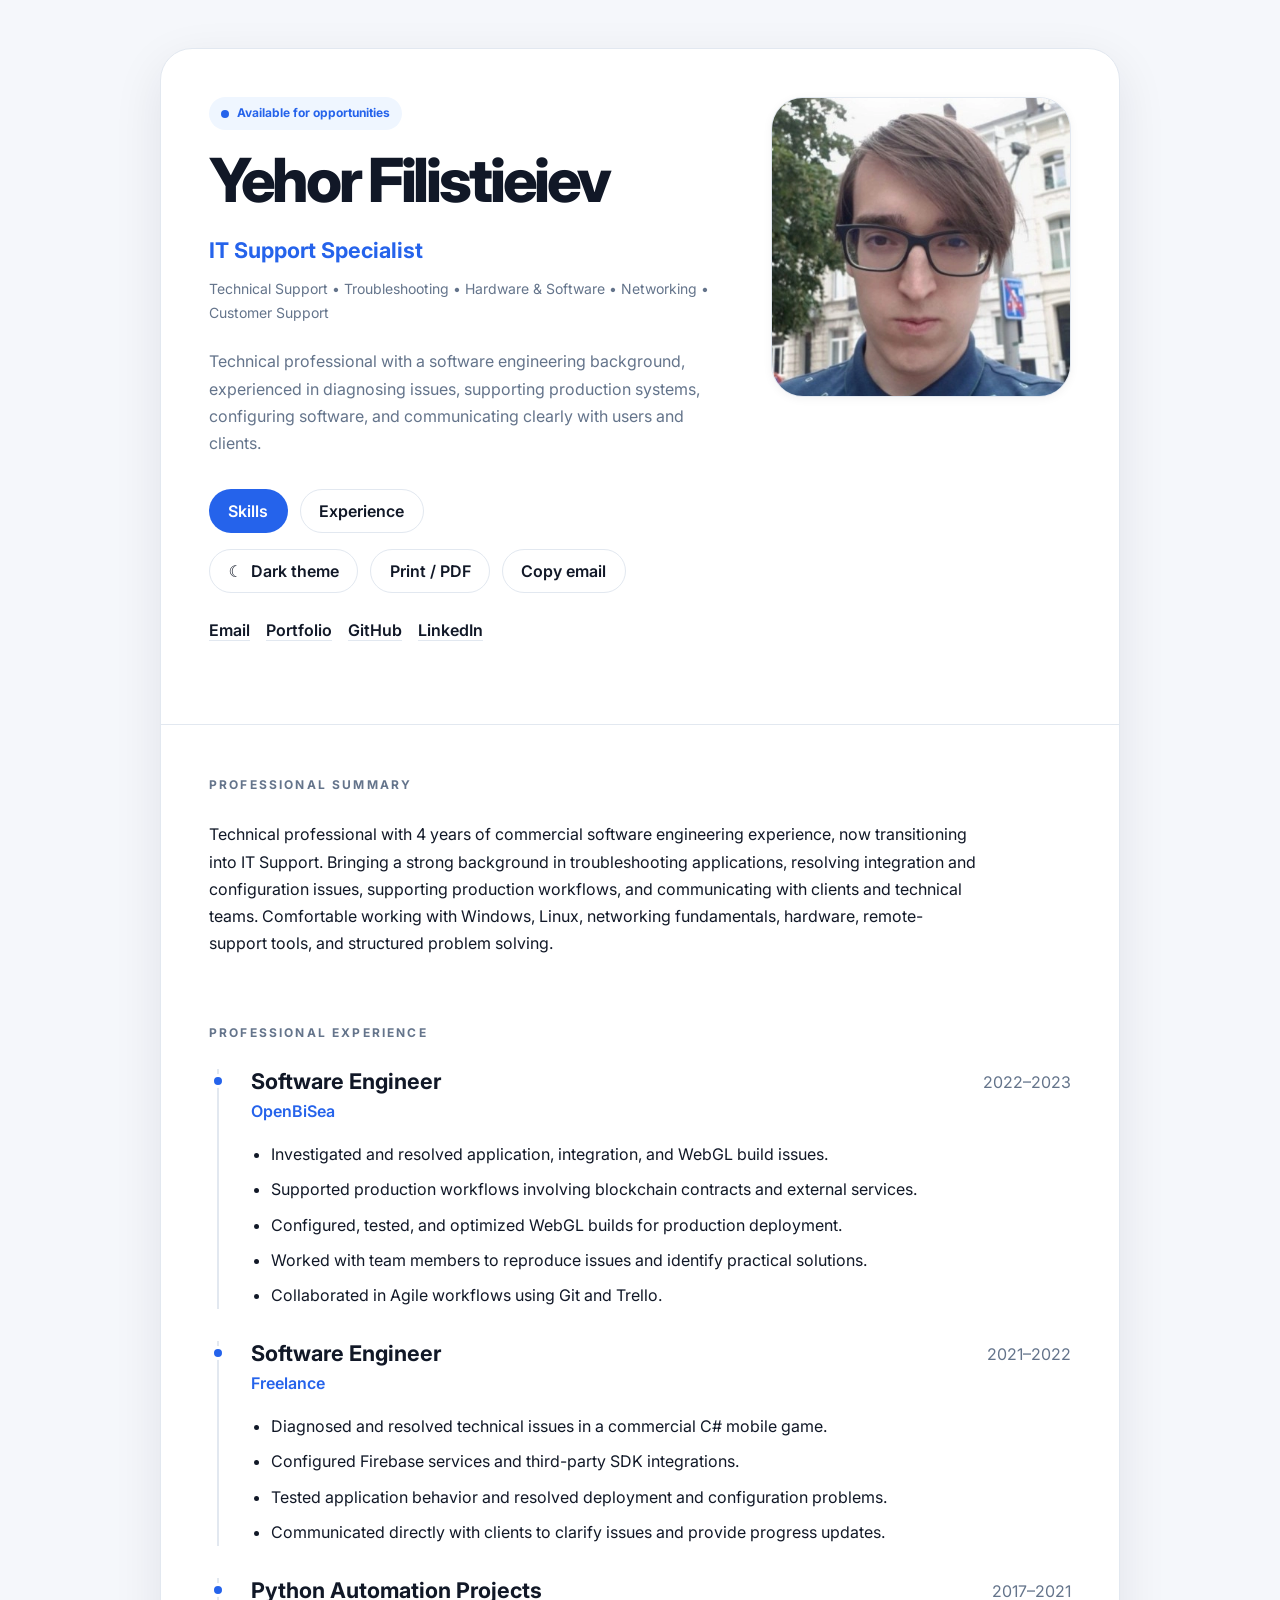
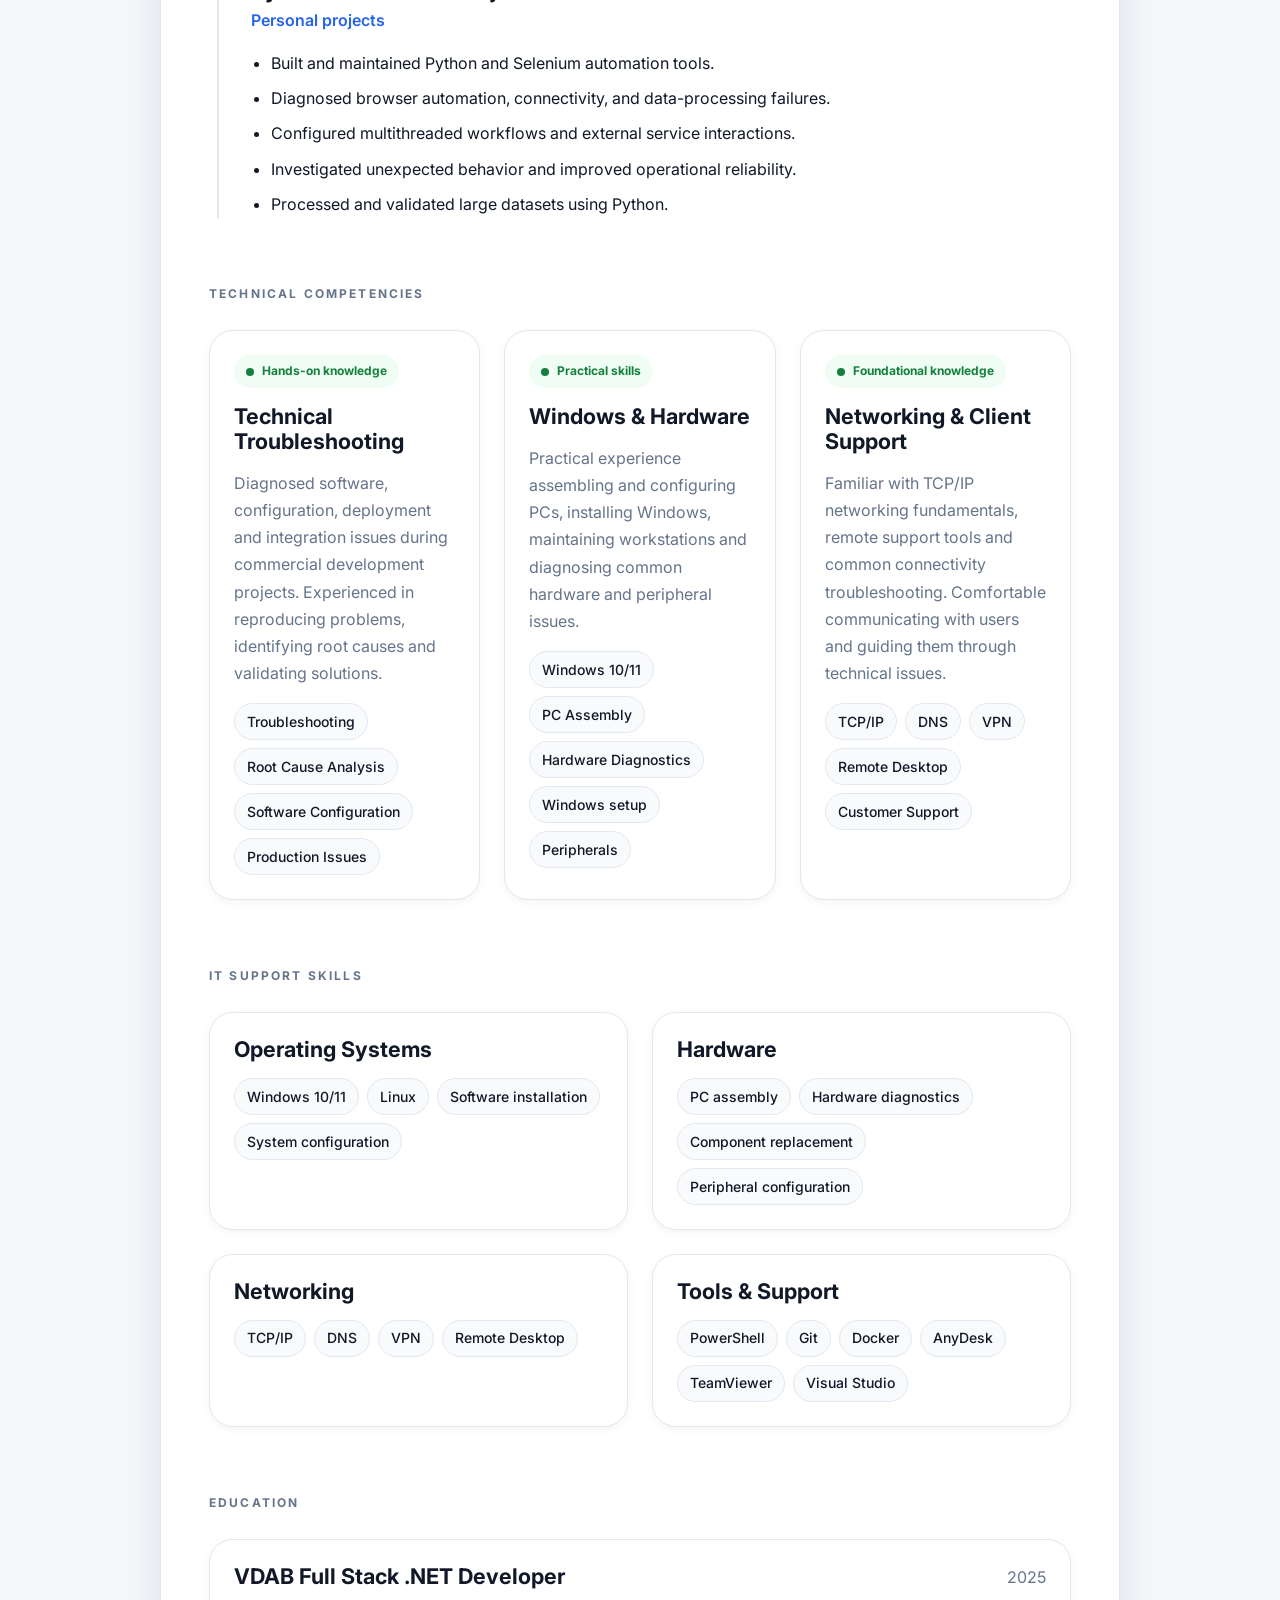
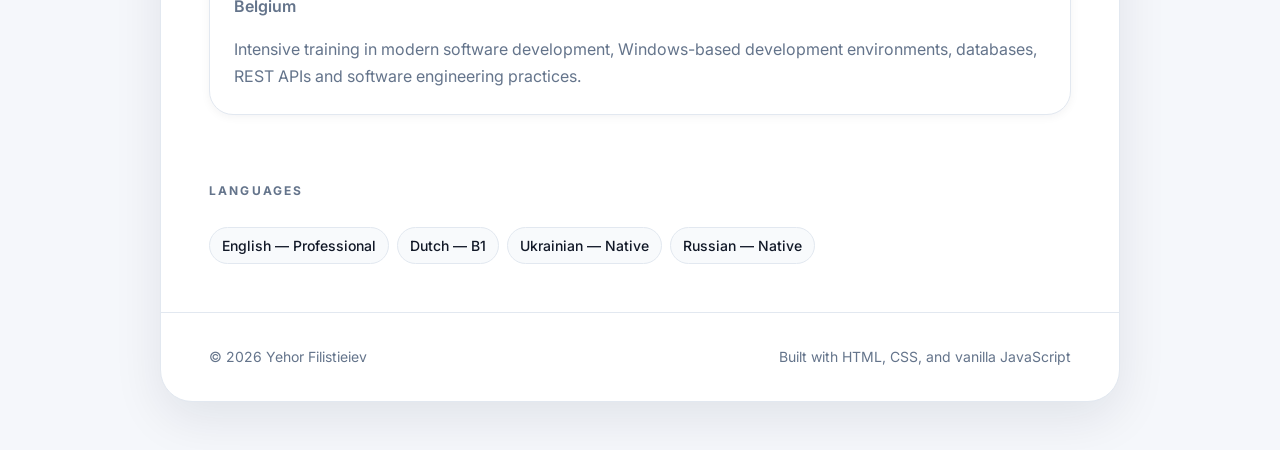
==== it-support.html @ 5918ef51 "feat: add IT Support resume version" ====
<!doctype html>
<html lang="en" data-theme="light">
<head>
    <meta charset="utf-8">
    <meta name="viewport" content="width=device-width, initial-scale=1">
    <meta name="description" content="Yehor Filistieiev — IT Support Specialist with a software engineering background and strengths in troubleshooting, hardware, software, networking, and customer support.">
    <meta name="theme-color" content="#f5f7fb">
    <meta property="og:type" content="profile">
    <meta property="og:title" content="Yehor Filistieiev | IT Support Specialist">
    <meta property="og:description" content="IT Support resume highlighting troubleshooting, technical support, systems, networking, and customer communication.">
    <meta property="og:url" content="https://yehor-filistieiev.framer.website/it-support.html">
    <meta property="og:image" content="https://yehor-filistieiev.framer.website/assets/avatar.webp">
    <title>Yehor Filistieiev | IT Support Specialist</title>
    <link rel="preconnect" href="https://fonts.googleapis.com">
    <link rel="preconnect" href="https://fonts.gstatic.com" crossorigin>
    <link rel="stylesheet" href="https://fonts.googleapis.com/css2?family=Inter:wght@400;500;600;700;800&amp;display=swap">
    <link rel="stylesheet" href="css/style.css">
    <link rel="stylesheet" href="css/print.css" media="print">
    <script src="js/main.js" defer></script>
</head>
<body>
    <a class="skip-link" href="#main-content">Skip to content</a>
    <div class="scroll-progress" aria-hidden="true"><span data-scroll-progress></span></div>

    <div class="resume-shell">
        <header class="hero">
            <div class="hero__content">
                <p class="badge badge--available">Available for opportunities</p>
                <h1>Yehor Filistieiev</h1>
                <p class="hero__role">IT Support Specialist</p>
                <p class="hero__tech">Technical Support <span aria-hidden="true">•</span> Troubleshooting <span aria-hidden="true">•</span> Hardware &amp; Software <span aria-hidden="true">•</span> Networking <span aria-hidden="true">•</span> Customer Support</p>
                <p class="hero__summary">Technical professional with a software engineering background, experienced in diagnosing issues, supporting production systems, configuring software, and communicating clearly with users and clients.</p>

                <div class="actions" aria-label="Resume navigation">
                    <a class="button button--primary" href="#projects">Skills</a>
                    <a class="button button--secondary" href="#experience">Experience</a>
                </div>

                <div class="actions actions--tools" aria-label="Resume actions">
                    <button class="button button--secondary" type="button" data-theme-toggle aria-pressed="false">
                        <span aria-hidden="true" data-theme-icon>☾</span>
                        <span data-theme-label>Dark theme</span>
                    </button>
                    <button class="button button--secondary" type="button" data-print>Print / PDF</button>
                    <button class="button button--secondary" type="button" data-copy-email data-email="filisteev1999@gmail.com">
                        <span data-copy-label>Copy email</span>
                    </button>
                </div>

                <address class="profile-links" aria-label="Contact and profile links">
                    <a href="mailto:filisteev1999@gmail.com">Email</a>
                    <a href="https://yehor-filistieiev.framer.website/" target="_blank" rel="noopener noreferrer">Portfolio<span class="sr-only"> (opens in a new tab)</span></a>
                    <a href="https://github.com/evilgoku" target="_blank" rel="noopener noreferrer">GitHub<span class="sr-only"> (opens in a new tab)</span></a>
                    <a href="https://www.linkedin.com/in/yehorfilist/" target="_blank" rel="noopener noreferrer">LinkedIn<span class="sr-only"> (opens in a new tab)</span></a>
                </address>
                <p class="status-message" data-status role="status" aria-live="polite"></p>
            </div>

            <figure class="hero__portrait">
                <img src="assets/avatar.webp" alt="Portrait of Yehor Filistieiev" width="380" height="380" fetchpriority="high" decoding="async">
            </figure>
        </header>

        <main id="main-content" class="resume-main">
            <section class="section" aria-labelledby="summary-title" data-reveal>
                <header class="section__header"><h2 id="summary-title">Professional summary</h2></header>
                <p class="lead">Technical professional with 4 years of commercial software engineering experience, now transitioning into IT Support. Bringing a strong background in troubleshooting applications, resolving integration and configuration issues, supporting production workflows, and communicating with clients and technical teams. Comfortable working with Windows, Linux, networking fundamentals, hardware, remote-support tools, and structured problem solving.</p>
            </section>

            <section id="experience" class="section" aria-labelledby="experience-title" data-reveal>
                <header class="section__header"><h2 id="experience-title">Professional experience</h2></header>
                <div class="timeline">
                    <article class="timeline__item">
                        <header class="entry-header">
                            <div><h3>Software Engineer</h3><p class="entry-header__meta">OpenBiSea</p></div>
                            <p class="entry-header__date"><time datetime="2022">2022</time>–<time datetime="2023">2023</time></p>
                        </header>
                        <ul class="bullet-list">
                            <li>Investigated and resolved application, integration, and WebGL build issues.</li>
                            <li>Supported production workflows involving blockchain contracts and external services.</li>
                            <li>Configured, tested, and optimized WebGL builds for production deployment.</li>
                            <li>Worked with team members to reproduce issues and identify practical solutions.</li>
                            <li>Collaborated in Agile workflows using Git and Trello.</li>
                        </ul>
                    </article>
                    <article class="timeline__item">
                        <header class="entry-header">
                            <div><h3>Software Engineer</h3><p class="entry-header__meta">Freelance</p></div>
                            <p class="entry-header__date"><time datetime="2021">2021</time>–<time datetime="2022">2022</time></p>
                        </header>
                        <ul class="bullet-list">
                            <li>Diagnosed and resolved technical issues in a commercial C# mobile game.</li>
                            <li>Configured Firebase services and third-party SDK integrations.</li>
                            <li>Tested application behavior and resolved deployment and configuration problems.</li>
                            <li>Communicated directly with clients to clarify issues and provide progress updates.</li>
                        </ul>
                    </article>
                    <article class="timeline__item">
                        <header class="entry-header">
                            <div><h3>Python Automation Projects</h3><p class="entry-header__meta">Personal projects</p></div>
                            <p class="entry-header__date"><time datetime="2017">2017</time>–<time datetime="2021">2021</time></p>
                        </header>
                        <ul class="bullet-list">
                            <li>Built and maintained Python and Selenium automation tools.</li>
                            <li>Diagnosed browser automation, connectivity, and data-processing failures.</li>
                            <li>Configured multithreaded workflows and external service interactions.</li>
                            <li>Investigated unexpected behavior and improved operational reliability.</li>
                            <li>Processed and validated large datasets using Python.</li>
                        </ul>
                    </article>
                </div>
            </section>

            <section id="projects" class="section" aria-labelledby="projects-title" data-reveal>
                <header class="section__header"><h2 id="projects-title">Technical Competencies</h2></header>
                <div class="grid grid--cards">
                    <article class="card card--project">
                        <p class="badge badge--complete">Hands-on knowledge</p>
                        <h3>Technical Troubleshooting</h3>
                        <p>Diagnosed software, configuration, deployment and integration issues during commercial development projects. Experienced in reproducing problems, identifying root causes and validating solutions.</p>
                        <ul class="stack" aria-label="Skills"><li>Troubleshooting</li><li>Root Cause Analysis</li><li>Software Configuration</li><li>Production Issues</li></ul>
                    </article>
                    <article class="card card--project">
                        <p class="badge badge--complete">Practical skills</p>
                        <h3>Windows &amp; Hardware</h3>
                        <p>Practical experience assembling and configuring PCs, installing Windows, maintaining workstations and diagnosing common hardware and peripheral issues.</p>
                        <ul class="stack" aria-label="Skills"><li>Windows 10/11</li><li>PC Assembly</li><li>Hardware Diagnostics</li><li>Windows setup</li><li>Peripherals</li></ul>
                    </article>
                    <article class="card card--project">
                        <p class="badge badge--complete">Foundational knowledge</p>
                        <h3>Networking &amp; Client Support</h3>
                        <p>Familiar with TCP/IP networking fundamentals, remote support tools and common connectivity troubleshooting. Comfortable communicating with users and guiding them through technical issues.</p>
                        <ul class="stack" aria-label="Skills"><li>TCP/IP</li><li>DNS</li><li>VPN</li><li>Remote Desktop</li><li>Customer Support</li></ul>
                    </article>
                </div>
            </section>

            <section id="skills" class="section" aria-labelledby="skills-title" data-reveal>
                <header class="section__header"><h2 id="skills-title">IT support skills</h2></header>
                <div class="grid grid--skills">
                    <article class="card"><h3>Operating Systems</h3><ul class="stack"><li>Windows 10/11</li><li>Linux</li><li>Software installation</li><li>System configuration</li></ul></article>
                    <article class="card"><h3>Hardware</h3><ul class="stack"><li>PC assembly</li><li>Hardware diagnostics</li><li>Component replacement</li><li>Peripheral configuration</li></ul></article>
                    <article class="card"><h3>Networking</h3><ul class="stack"><li>TCP/IP</li><li>DNS</li><li>VPN</li><li>Remote Desktop</li></ul></article>
                    <article class="card"><h3>Tools &amp; Support</h3><ul class="stack"><li>PowerShell</li><li>Git</li><li>Docker</li><li>AnyDesk</li><li>TeamViewer</li><li>Visual Studio</li></ul></article>
                </div>
            </section>

            <section id="education" class="section" aria-labelledby="education-title" data-reveal>
                <header class="section__header"><h2 id="education-title">Education</h2></header>
                <article class="card">
                    <header class="entry-header"><div><h3>VDAB Full Stack .NET Developer</h3><p class="entry-header__meta">Belgium</p></div><time class="entry-header__date" datetime="2025">2025</time></header>
                    <p>Intensive training in modern software development, Windows-based development environments, databases, REST APIs and software engineering practices.</p>
                </article>
            </section>

            <section id="languages" class="section" aria-labelledby="languages-title" data-reveal>
                <header class="section__header"><h2 id="languages-title">Languages</h2></header>
                <ul class="stack"><li>English — Professional</li><li>Dutch — B1</li><li>Ukrainian — Native</li><li>Russian — Native</li></ul>
            </section>
        </main>

        <footer class="site-footer">
            <p>© <span data-current-year>2026</span> Yehor Filistieiev</p>
            <p>Built with HTML, CSS, and vanilla JavaScript</p>
        </footer>
    </div>

    <button class="back-to-top" type="button" data-back-to-top aria-label="Back to top">↑</button>

    <script type="application/ld+json">
    {
        "@context": "https://schema.org",
        "@type": "Person",
        "name": "Yehor Filistieiev",
        "jobTitle": "IT Support Specialist",
        "url": "https://yehor-filistieiev.framer.website/it-support.html",
        "image": "https://yehor-filistieiev.framer.website/assets/avatar.webp",
        "email": "mailto:filisteev1999@gmail.com",
        "sameAs": [
            "https://github.com/evilgoku",
            "https://www.linkedin.com/in/yehorfilist/"
        ],
        "knowsAbout": ["Technical Support", "Troubleshooting", "Windows", "Linux", "TCP/IP", "DNS", "DHCP", "VPN", "Hardware Diagnostics", "PowerShell"]
    }
    </script>
</body>
</html>
---- css/style.css ----
:root {
    color-scheme: light;
    --color-page: #f5f7fb;
    --color-surface: #ffffff;
    --color-surface-soft: #f8fafc;
    --color-text: #111827;
    --color-muted: #64748b;
    --color-primary: #2563eb;
    --color-primary-hover: #1d4ed8;
    --color-primary-soft: #eff6ff;
    --color-success: #15803d;
    --color-success-soft: #f0fdf4;
    --color-border: #e2e8f0;
    --color-focus: #2563eb;
    --color-on-primary: #ffffff;
    --shadow-sm: 0 2px 10px rgb(15 23 42 / 0.05);
    --shadow-md: 0 16px 50px rgb(15 23 42 / 0.09);
    --shadow-lg: 0 22px 60px rgb(15 23 42 / 0.14);
    --font-sans: "Inter", system-ui, -apple-system, BlinkMacSystemFont, "Segoe UI", sans-serif;
    --text-xs: 0.75rem;
    --text-sm: 0.875rem;
    --text-base: 1rem;
    --text-lg: 1.125rem;
    --text-xl: 1.35rem;
    --text-hero: clamp(2.6rem, 7vw, 3.8rem);
    --space-1: 0.25rem;
    --space-2: 0.5rem;
    --space-3: 0.75rem;
    --space-4: 1rem;
    --space-5: 1.5rem;
    --space-6: 2rem;
    --space-7: 3rem;
    --space-8: 4rem;
    --radius-sm: 0.5rem;
    --radius-md: 1rem;
    --radius-lg: 1.5rem;
    --radius-xl: 2rem;
    --radius-pill: 999px;
    --border: 1px solid var(--color-border);
    --content-width: 60rem;
    --transition-fast: 150ms ease;
    --transition-base: 250ms ease;
}

html[data-theme="dark"] {
    color-scheme: dark;
    --color-page: #0b1120;
    --color-surface: #111827;
    --color-surface-soft: #182235;
    --color-text: #f8fafc;
    --color-muted: #a5b4c7;
    --color-primary: #60a5fa;
    --color-primary-hover: #93c5fd;
    --color-primary-soft: #172554;
    --color-success: #4ade80;
    --color-success-soft: #052e16;
    --color-border: #334155;
    --color-focus: #93c5fd;
    --shadow-sm: 0 2px 12px rgb(0 0 0 / 0.25);
    --shadow-md: 0 16px 50px rgb(0 0 0 / 0.35);
    --shadow-lg: 0 22px 60px rgb(0 0 0 / 0.45);
}

*, *::before, *::after { box-sizing: border-box; }
html { scroll-behavior: smooth; }
body, h1, h2, h3, p, figure, ul { margin: 0; }
ul { padding: 0; }
button, input, textarea, select { font: inherit; }
img { display: block; max-width: 100%; }
a { color: inherit; }

body {
    min-width: 20rem;
    min-height: 100vh;
    padding: var(--space-7) var(--space-4);
    background: var(--color-page);
    color: var(--color-text);
    font-family: var(--font-sans);
    font-size: var(--text-base);
    line-height: 1.7;
    text-rendering: optimizeLegibility;
    -webkit-font-smoothing: antialiased;
    transition: background-color var(--transition-base), color var(--transition-base);
}

::selection { background: var(--color-primary); color: var(--color-on-primary); }
:focus-visible { outline: 3px solid var(--color-focus); outline-offset: 3px; }
h1, h2, h3 { line-height: 1.15; }
h1 { font-size: var(--text-hero); font-weight: 800; letter-spacing: -0.055em; }
h2 { color: var(--color-muted); font-size: var(--text-xs); font-weight: 700; letter-spacing: 0.18em; text-transform: uppercase; }
h3 { font-size: var(--text-xl); }

.skip-link {
    position: fixed;
    top: var(--space-3);
    left: var(--space-3);
    z-index: 1000;
    padding: var(--space-2) var(--space-4);
    border-radius: var(--radius-sm);
    background: var(--color-primary);
    color: var(--color-on-primary);
    transform: translateY(-200%);
}
.skip-link:focus { transform: translateY(0); }
.sr-only { position: absolute; width: 1px; height: 1px; padding: 0; margin: -1px; overflow: hidden; clip: rect(0, 0, 0, 0); white-space: nowrap; border: 0; }

.resume-shell {
    width: min(100%, var(--content-width));
    margin-inline: auto;
    overflow: hidden;
    border: var(--border);
    border-radius: var(--radius-xl);
    background: var(--color-surface);
    box-shadow: var(--shadow-md);
}

.hero {
    display: grid;
    grid-template-columns: minmax(0, 1fr) minmax(14rem, 18.75rem);
    gap: var(--space-7);
    align-items: start;
    padding: var(--space-7);
    border-bottom: var(--border);
}
.hero__content { display: flex; flex-direction: column; align-items: flex-start; }
.hero h1 { margin-top: var(--space-4); }
.hero__role { margin-top: var(--space-4); color: var(--color-primary); font-size: var(--text-xl); font-weight: 700; }
.hero__tech { margin-top: var(--space-2); color: var(--color-muted); font-size: var(--text-sm); }
.hero__summary { max-width: 40rem; margin-top: var(--space-5); color: var(--color-muted); }
.hero__portrait { overflow: hidden; aspect-ratio: 1; border: var(--border); border-radius: var(--radius-xl); background: var(--color-surface-soft); box-shadow: var(--shadow-sm); }
.hero__portrait img { width: 100%; height: 100%; object-fit: cover; }

.resume-main { display: flex; flex-direction: column; gap: var(--space-8); padding: var(--space-7); }
.section { display: flex; flex-direction: column; gap: var(--space-5); scroll-margin-top: var(--space-5); }
.section__header { display: flex; align-items: center; min-height: 1.5rem; }
.lead { max-width: 48rem; }

.grid { display: grid; gap: var(--space-5); }
.grid--cards { grid-template-columns: repeat(auto-fit, minmax(min(100%, 16rem), 1fr)); }
.grid--skills { grid-template-columns: repeat(2, minmax(0, 1fr)); }

.card {
    display: flex;
    flex-direction: column;
    gap: var(--space-4);
    padding: var(--space-5);
    border: var(--border);
    border-radius: var(--radius-lg);
    background: var(--color-surface);
    box-shadow: var(--shadow-sm);
    transition: border-color var(--transition-base), box-shadow var(--transition-base), transform var(--transition-base);
}
.card:hover { border-color: var(--color-primary); box-shadow: var(--shadow-lg); transform: translateY(-0.25rem); }
.card p:not(.badge) { color: var(--color-muted); }
.card--project { min-height: 100%; }
.card__footer { margin-top: auto; }

.actions { display: flex; flex-wrap: wrap; gap: var(--space-3); margin-top: var(--space-6); }
.actions--tools { margin-top: var(--space-4); }
.button {
    display: inline-flex;
    min-height: 2.75rem;
    align-items: center;
    justify-content: center;
    gap: var(--space-2);
    padding: 0.7rem 1.15rem;
    border: 1px solid transparent;
    border-radius: var(--radius-pill);
    font-weight: 600;
    line-height: 1.2;
    text-decoration: none;
    cursor: pointer;
    transition: background-color var(--transition-base), border-color var(--transition-base), color var(--transition-base), transform var(--transition-fast);
}
.button:hover { transform: translateY(-0.125rem); }
.button--primary { background: var(--color-primary); color: var(--color-on-primary); }
.button--primary:hover { background: var(--color-primary-hover); }
.button--secondary { border-color: var(--color-border); background: transparent; color: var(--color-text); }
.button--secondary:hover { border-color: var(--color-primary); color: var(--color-primary); }

.badge { display: inline-flex; align-items: center; align-self: flex-start; gap: var(--space-2); padding: 0.4rem 0.75rem; border-radius: var(--radius-pill); font-size: var(--text-xs); font-weight: 700; }
.badge::before { width: 0.5rem; height: 0.5rem; border-radius: 50%; background: currentColor; content: ""; }
.badge--available { background: var(--color-primary-soft); color: var(--color-primary); }
.badge--complete { background: var(--color-success-soft); color: var(--color-success); }

.profile-links { display: flex; flex-wrap: wrap; gap: var(--space-4); margin-top: var(--space-5); font-style: normal; }
.profile-links a, .text-link { color: var(--color-text); font-weight: 600; text-decoration-color: var(--color-border); text-underline-offset: 0.25em; transition: color var(--transition-fast), text-decoration-color var(--transition-fast); }
.profile-links a:hover, .text-link:hover { color: var(--color-primary); text-decoration-color: currentColor; }
.status-message { min-height: 1.5rem; margin-top: var(--space-2); color: var(--color-success); font-size: var(--text-sm); }

.timeline { display: flex; flex-direction: column; gap: var(--space-6); }
.timeline__item { position: relative; display: flex; flex-direction: column; gap: var(--space-4); margin-left: var(--space-2); padding-left: var(--space-6); border-left: 2px solid var(--color-border); }
.timeline__item::before { position: absolute; top: 0.3rem; left: -0.5rem; width: 0.875rem; height: 0.875rem; border: 3px solid var(--color-surface); border-radius: 50%; background: var(--color-primary); content: ""; }
.entry-header { display: flex; align-items: flex-start; justify-content: space-between; gap: var(--space-4); }
.entry-header__meta { margin-top: var(--space-1); color: var(--color-primary); font-weight: 600; }
.entry-header__date { flex: none; color: var(--color-muted); white-space: nowrap; }
.bullet-list { padding-left: 1.25rem; }
.bullet-list li + li { margin-top: var(--space-2); }

.stack { display: flex; flex-wrap: wrap; gap: var(--space-2); list-style: none; }
.stack li { display: inline-flex; min-height: 2.1rem; align-items: center; padding: 0.35rem 0.75rem; border: var(--border); border-radius: var(--radius-pill); background: var(--color-surface-soft); font-size: var(--text-sm); font-weight: 500; }

.site-footer { display: flex; align-items: center; justify-content: space-between; gap: var(--space-4); padding: var(--space-6) var(--space-7); border-top: var(--border); color: var(--color-muted); font-size: var(--text-sm); }
.scroll-progress { position: fixed; inset: 0 0 auto; z-index: 999; height: 0.25rem; }
.scroll-progress span { display: block; width: 100%; height: 100%; background: var(--color-primary); transform: scaleX(0); transform-origin: left; }
.back-to-top { position: fixed; right: var(--space-5); bottom: var(--space-5); display: grid; width: 3rem; height: 3rem; place-items: center; border: 0; border-radius: 50%; background: var(--color-primary); color: var(--color-on-primary); box-shadow: var(--shadow-md); cursor: pointer; opacity: 0; visibility: hidden; transform: translateY(0.5rem); transition: opacity var(--transition-base), visibility var(--transition-base), transform var(--transition-base), background-color var(--transition-base); }
.back-to-top[data-visible="true"] { opacity: 1; visibility: visible; transform: translateY(0); }
.back-to-top:hover { background: var(--color-primary-hover); }

[data-reveal] { opacity: 0; transform: translateY(1.25rem); transition: opacity 500ms ease, transform 500ms ease; }
[data-reveal][data-visible="true"] { opacity: 1; transform: none; }

@media (max-width: 48rem) {
    body { padding: var(--space-4); }
    .hero { grid-template-columns: 1fr; }
    .hero__portrait { width: min(100%, 17rem); grid-row: 1; }
    .resume-main, .hero { padding: var(--space-6); }
    .site-footer { align-items: flex-start; flex-direction: column; }
}

@media (max-width: 38rem) {
    body { padding: 0; }
    .resume-shell { border: 0; border-radius: 0; }
    .hero, .resume-main, .site-footer { padding: var(--space-5); }
    .resume-main { gap: var(--space-7); }
    .grid--skills { grid-template-columns: 1fr; }
    .entry-header { flex-direction: column; gap: var(--space-2); }
    .actions { width: 100%; }
    .actions .button { flex: 1 1 100%; }
    .back-to-top { right: var(--space-4); bottom: var(--space-4); }
}

@media (prefers-reduced-motion: reduce) {
    html { scroll-behavior: auto; }
    *, *::before, *::after { animation-duration: 0.01ms !important; animation-iteration-count: 1 !important; transition-duration: 0.01ms !important; }
    [data-reveal] { opacity: 1; transform: none; }
}
---- css/print.css ----
@page {
    size: A4 portrait;
    margin: 7.5mm;
}

@media print {
    :root,
    html[data-theme="dark"] {
        color-scheme: light;
        --color-page: #fff;
        --color-surface: #fff;
        --color-surface-soft: #fff;
        --color-text: #111;
        --color-muted: #444;
        --color-primary: #111;
        --color-primary-hover: #111;
        --color-border: #aaa;
        --shadow-sm: none;
        --shadow-md: none;
        --shadow-lg: none;
    }

    html,
    body {
        width: auto;
        min-width: 0;
        min-height: 0;
        background: #fff;
    }

    html {
        font-size: 100%;
    }

    body {
        padding: 0;
        color: #111;
        font-family: "Inter", Arial, sans-serif;
        font-size: 8.2pt;
        line-height: 1.27;
        -webkit-print-color-adjust: exact;
        print-color-adjust: exact;
    }

    p,
    li {
        orphans: 2;
        widows: 2;
    }

    h1 {
        font-size: 23pt;
        letter-spacing: -0.035em;
    }

    h2 {
        color: #222;
        font-size: 7.7pt;
        letter-spacing: 0.14em;
    }

    h3 {
        font-size: 9.7pt;
    }

    .resume-shell {
        width: 100%;
        overflow: visible;
        border: 0;
        border-radius: 0;
        box-shadow: none;
    }

    .hero {
        grid-template-columns: minmax(0, 1fr) 26mm;
        gap: 5mm;
        align-items: start;
        padding: 0 0 2.5mm;
        border-bottom: 1.25px solid #333;
    }

    .hero__content {
        grid-row: 1;
        grid-column: 1;
    }

    .hero__portrait {
        grid-row: 1;
        grid-column: 2;
        width: 26mm;
        border: 1px solid #aaa;
        border-radius: 3mm;
        box-shadow: none;
    }

    .hero h1 {
        margin-top: 0;
    }

    .hero__role {
        margin-top: 1mm;
        color: #222;
        font-size: 11pt;
    }

    .hero__tech {
        margin-top: 0.6mm;
        color: #444;
        font-size: 8pt;
    }

    .hero__summary {
        display: none;
    }

    .profile-links {
        gap: 3mm;
        margin-top: 1.2mm;
        font-size: 8pt;
    }

    .profile-links a,
    .text-link {
        color: #111;
        font-weight: 600;
        text-decoration: underline;
        text-decoration-color: #777;
        text-underline-offset: 1px;
    }

    .resume-main {
        display: grid;
        grid-template-columns: minmax(0, 2fr) minmax(48mm, 1fr);
        gap: 2.6mm 3mm;
        padding: 2.6mm 0 0;
    }

    .resume-main > .section:not(#education):not(#languages) {
        grid-column: 1 / -1;
    }

    #education {
        grid-column: 1;
    }

    #languages {
        grid-column: 2;
    }

    #languages .stack {
        align-content: flex-start;
    }

    .section {
        gap: 1.5mm;
        break-inside: auto;
    }

    .section__header {
        min-height: 0;
        padding-bottom: 0.7mm;
        border-bottom: 0.5px solid #bbb;
        break-after: avoid;
    }

    .lead {
        max-width: none;
    }

    .timeline {
        gap: 1.8mm;
    }

    .timeline__item {
        gap: 0.8mm;
        margin-left: 0.8mm;
        padding-left: 3.2mm;
        border-left: 1px solid #aaa;
        break-inside: avoid;
    }

    .timeline__item::before {
        top: 0.8mm;
        left: -1.2mm;
        width: 2.2mm;
        height: 2.2mm;
        border: 0.6mm solid #fff;
        background: #333;
    }

    .entry-header {
        gap: 3mm;
        break-after: avoid;
    }

    .entry-header__meta {
        margin-top: 0;
        color: #333;
    }

    .entry-header__date {
        color: #333;
        font-size: 8pt;
    }

    .bullet-list {
        padding-left: 4.2mm;
    }

    .bullet-list li + li {
        margin-top: 0.3mm;
    }

    .grid {
        gap: 1.8mm;
    }

    .grid--cards {
        grid-template-columns: repeat(2, minmax(0, 1fr));
    }

    .grid--cards > .card:last-child:nth-child(odd) {
        grid-column: 1 / -1;
    }

    .grid--skills {
        grid-template-columns: repeat(2, minmax(0, 1fr));
    }

    .card {
        gap: 0.9mm;
        padding: 1.8mm 2.3mm;
        border: 0.75px solid #aaa;
        border-radius: 1.5mm;
        box-shadow: none;
        break-inside: avoid;
        page-break-inside: avoid;
    }

    .card:hover {
        border-color: #aaa;
        box-shadow: none;
        transform: none;
    }

    .card p {
        line-height: 1.25;
    }

    .card__footer {
        margin-top: 0.3mm;
    }

    .stack {
        gap: 0.6mm;
    }

    .stack li {
        min-height: 0;
        padding: 0.4mm 1.2mm;
        border: 0.5px solid #aaa;
        background: #fff;
        font-size: 7.3pt;
        line-height: 1.15;
    }

    #education .card {
        break-inside: avoid;
        page-break-inside: avoid;
    }

    .site-footer {
        display: none;
    }

    .actions,
    .badge,
    .status-message,
    .scroll-progress,
    .back-to-top,
    .skip-link {
        display: none !important;
    }

    [data-reveal] {
        opacity: 1 !important;
        transform: none !important;
    }

    * {
        animation: none !important;
        transition: none !important;
    }
}
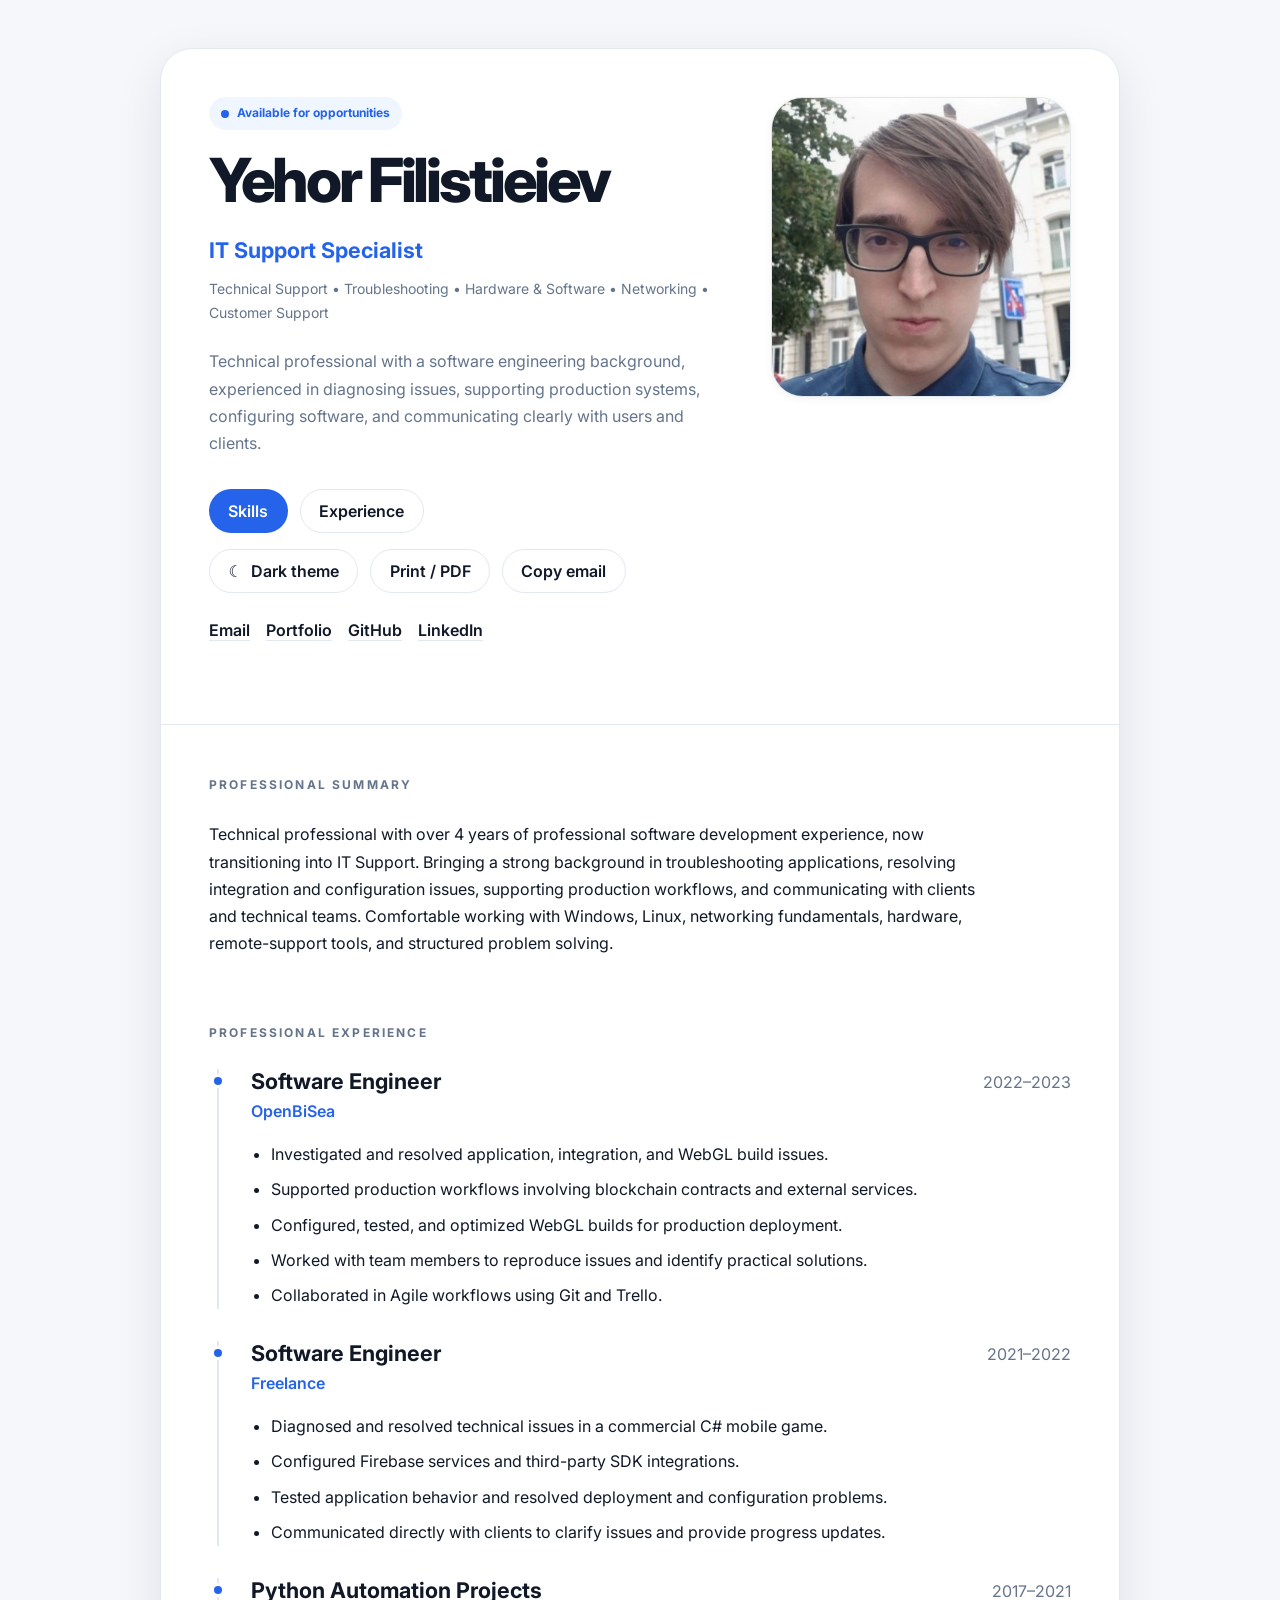
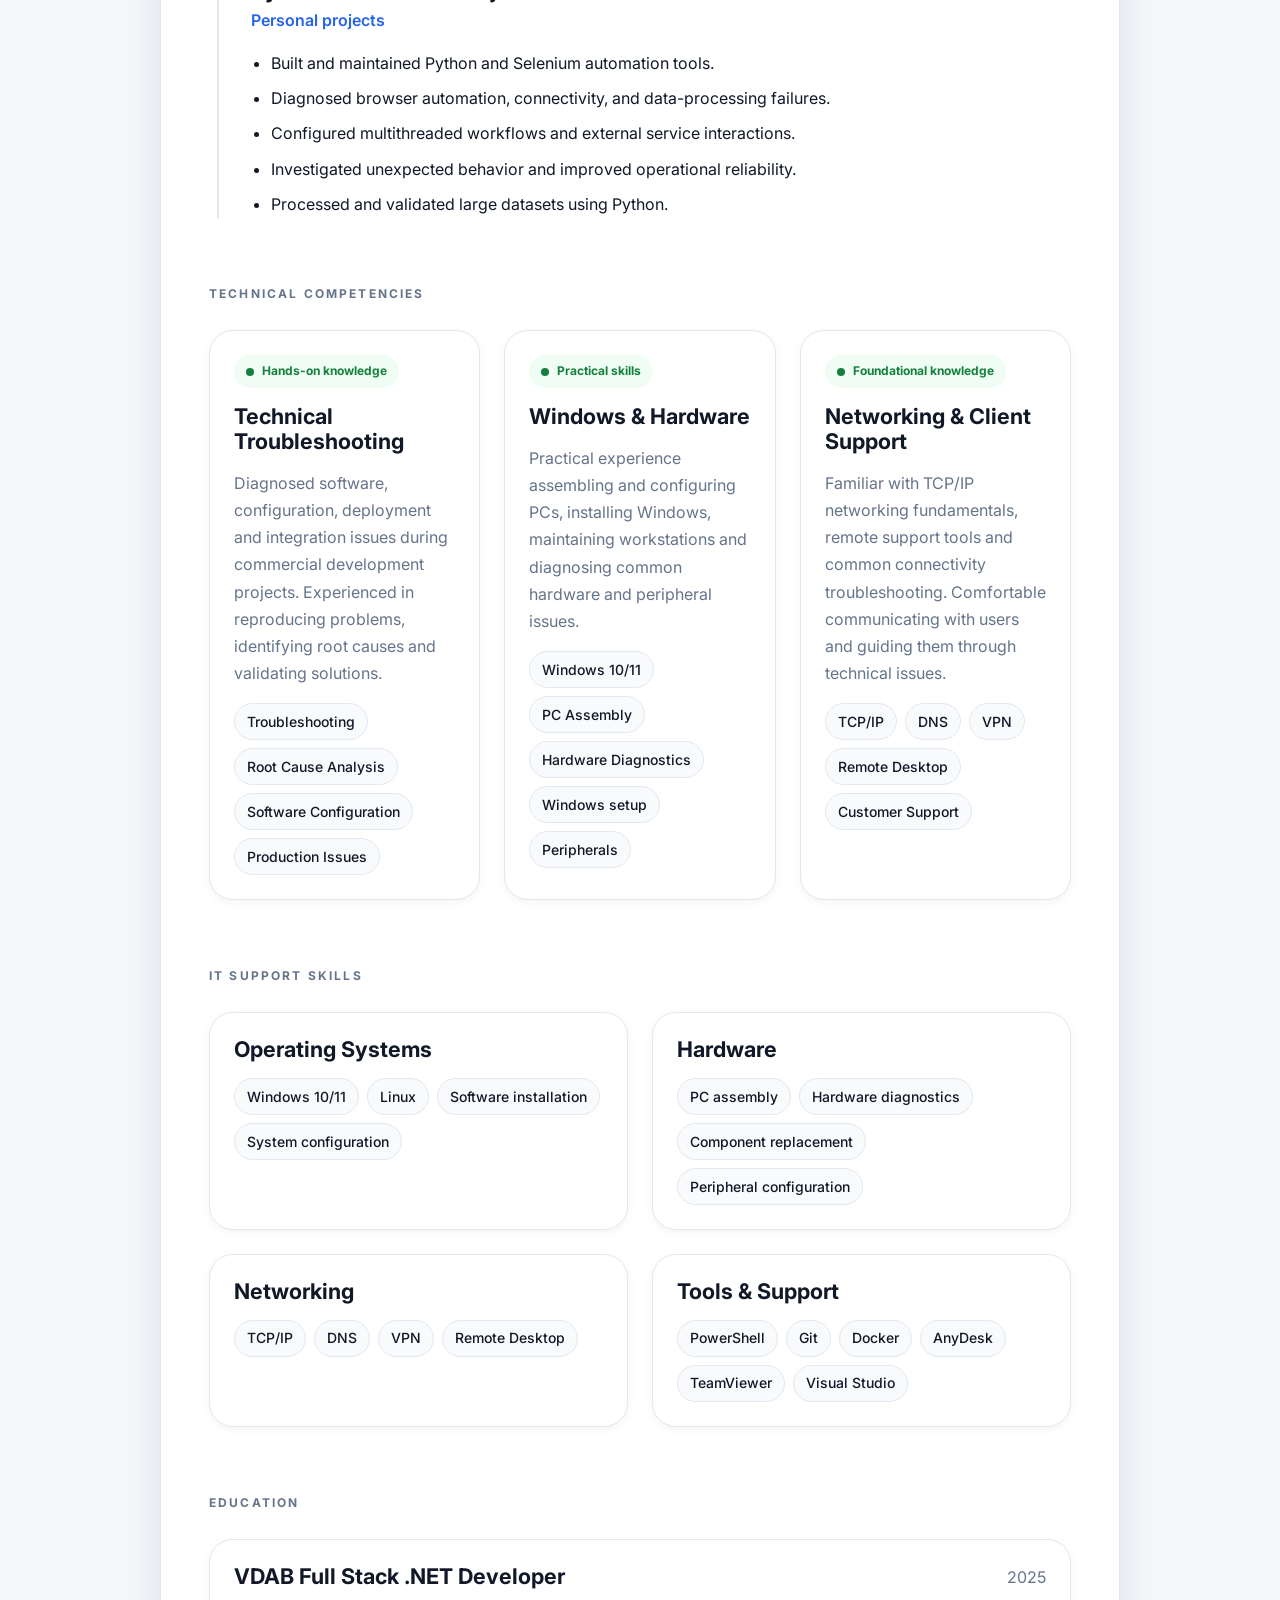
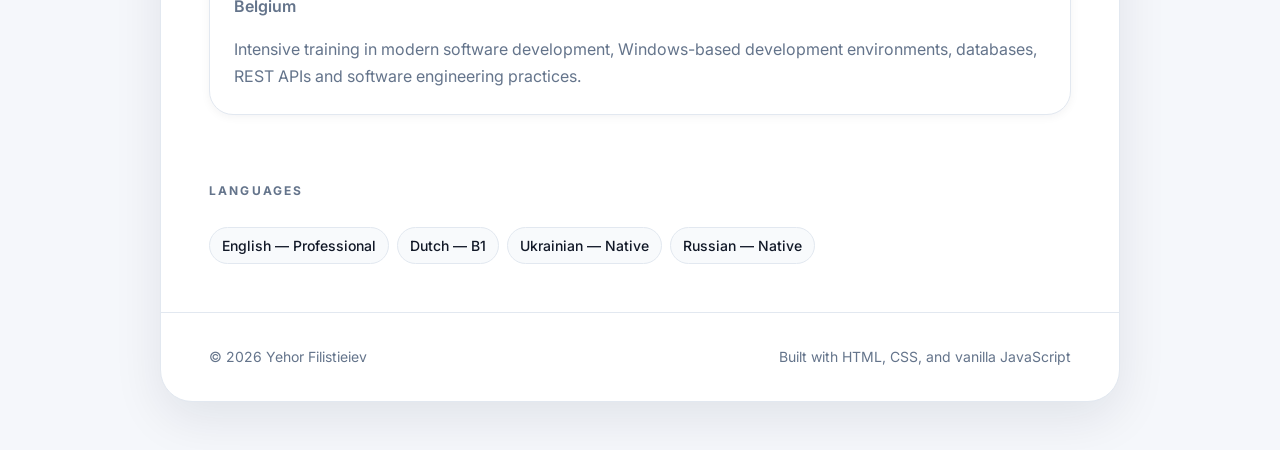
==== commit 3bd5d261: "fix: clarify professional experience description" ====
--- a/it-support.html
+++ b/it-support.html
@@ -11,6 +11,7 @@
     <meta property="og:url" content="https://yehor-filistieiev.framer.website/it-support.html">
     <meta property="og:image" content="https://yehor-filistieiev.framer.website/assets/avatar.webp">
     <title>Yehor Filistieiev | IT Support Specialist</title>
+    <link rel="icon" href="assets/favicon.svg" type="image/svg+xml">
     <link rel="preconnect" href="https://fonts.googleapis.com">
     <link rel="preconnect" href="https://fonts.gstatic.com" crossorigin>
     <link rel="stylesheet" href="https://fonts.googleapis.com/css2?family=Inter:wght@400;500;600;700;800&amp;display=swap">
@@ -51,7 +52,7 @@
                     <a href="mailto:filisteev1999@gmail.com">Email</a>
                     <a href="https://yehor-filistieiev.framer.website/" target="_blank" rel="noopener noreferrer">Portfolio<span class="sr-only"> (opens in a new tab)</span></a>
                     <a href="https://github.com/evilgoku" target="_blank" rel="noopener noreferrer">GitHub<span class="sr-only"> (opens in a new tab)</span></a>
-                    <a href="https://www.linkedin.com/in/yehorfilist/" target="_blank" rel="noopener noreferrer">LinkedIn<span class="sr-only"> (opens in a new tab)</span></a>
+                    <a href="https://www.linkedin.com/in/yehor-filistieiev/" target="_blank" rel="noopener noreferrer">LinkedIn<span class="sr-only"> (opens in a new tab)</span></a>
                 </address>
                 <p class="status-message" data-status role="status" aria-live="polite"></p>
             </div>
@@ -64,7 +65,7 @@
         <main id="main-content" class="resume-main">
             <section class="section" aria-labelledby="summary-title" data-reveal>
                 <header class="section__header"><h2 id="summary-title">Professional summary</h2></header>
-                <p class="lead">Technical professional with 4 years of commercial software engineering experience, now transitioning into IT Support. Bringing a strong background in troubleshooting applications, resolving integration and configuration issues, supporting production workflows, and communicating with clients and technical teams. Comfortable working with Windows, Linux, networking fundamentals, hardware, remote-support tools, and structured problem solving.</p>
+                <p class="lead">Technical professional with over 4 years of professional software development experience, now transitioning into IT Support. Bringing a strong background in troubleshooting applications, resolving integration and configuration issues, supporting production workflows, and communicating with clients and technical teams. Comfortable working with Windows, Linux, networking fundamentals, hardware, remote-support tools, and structured problem solving.</p>
             </section>
 
             <section id="experience" class="section" aria-labelledby="experience-title" data-reveal>
@@ -178,9 +179,9 @@
         "email": "mailto:filisteev1999@gmail.com",
         "sameAs": [
             "https://github.com/evilgoku",
-            "https://www.linkedin.com/in/yehorfilist/"
+            "https://www.linkedin.com/in/yehor-filistieiev/"
         ],
-        "knowsAbout": ["Technical Support", "Troubleshooting", "Windows", "Linux", "TCP/IP", "DNS", "DHCP", "VPN", "Hardware Diagnostics", "PowerShell"]
+        "knowsAbout": ["Technical Support", "Troubleshooting", "Windows", "Linux", "TCP/IP", "DNS", "VPN", "Hardware Diagnostics", "PowerShell"]
     }
     </script>
 </body>
--- a/css/print.css
+++ b/css/print.css
@@ -291,4 +291,48 @@
         animation: none !important;
         transition: none !important;
     }
+
+    .resume--operator {
+        font-size: 8pt;
+        line-height: 1.2;
+    }
+
+    .resume--operator .resume-shell {
+        width: 100%;
+        zoom: 0.95;
+    }
+
+    .resume--operator .hero {
+        padding-bottom: 1.8mm;
+    }
+
+    .resume--operator .resume-main {
+        gap: 1.7mm 3mm;
+        padding-top: 1.8mm;
+    }
+
+    .resume--operator .section {
+        gap: 1mm;
+    }
+
+    .resume--operator .timeline {
+        gap: 1mm;
+    }
+
+    .resume--operator .timeline__item {
+        gap: 0.5mm;
+    }
+
+    .resume--operator .bullet-list li + li {
+        margin-top: 0.1mm;
+    }
+
+    .resume--operator .grid {
+        gap: 1.2mm;
+    }
+
+    .resume--operator .card {
+        gap: 0.6mm;
+        padding: 1.3mm 1.8mm;
+    }
 }
